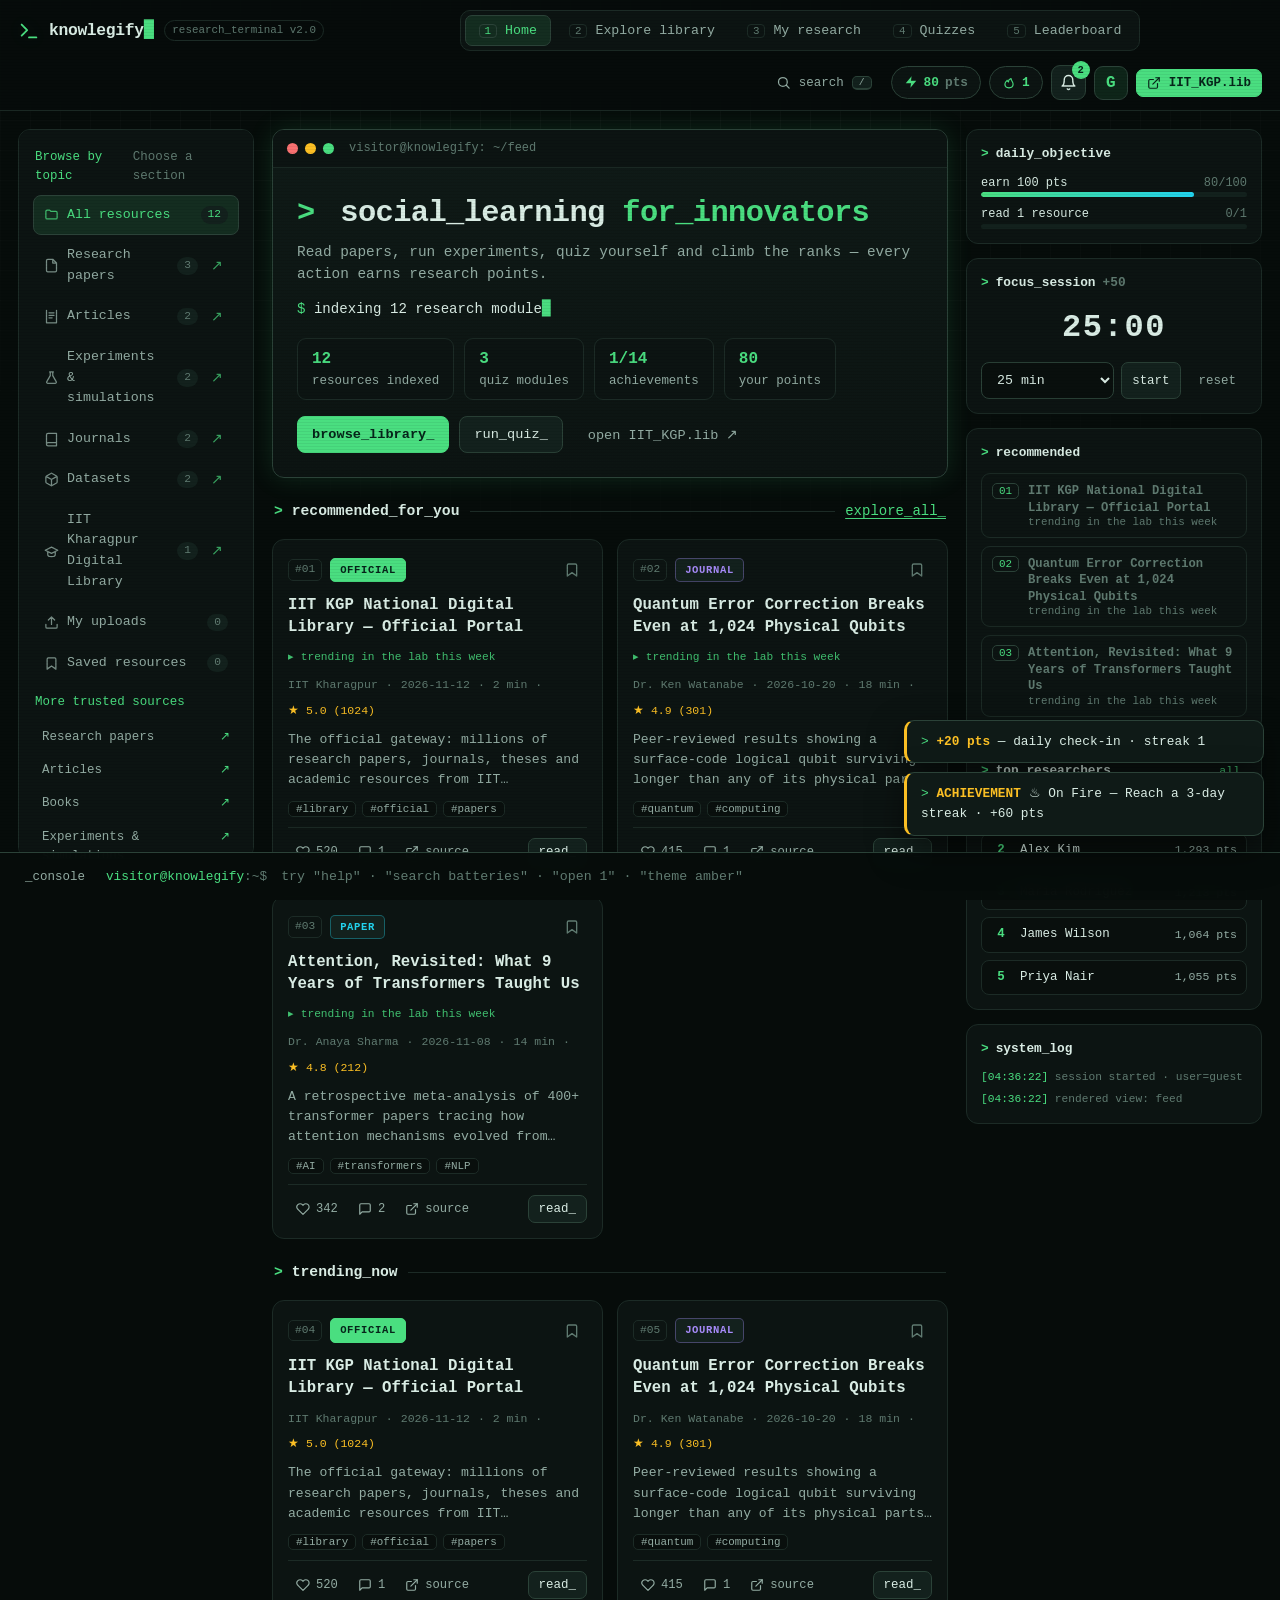
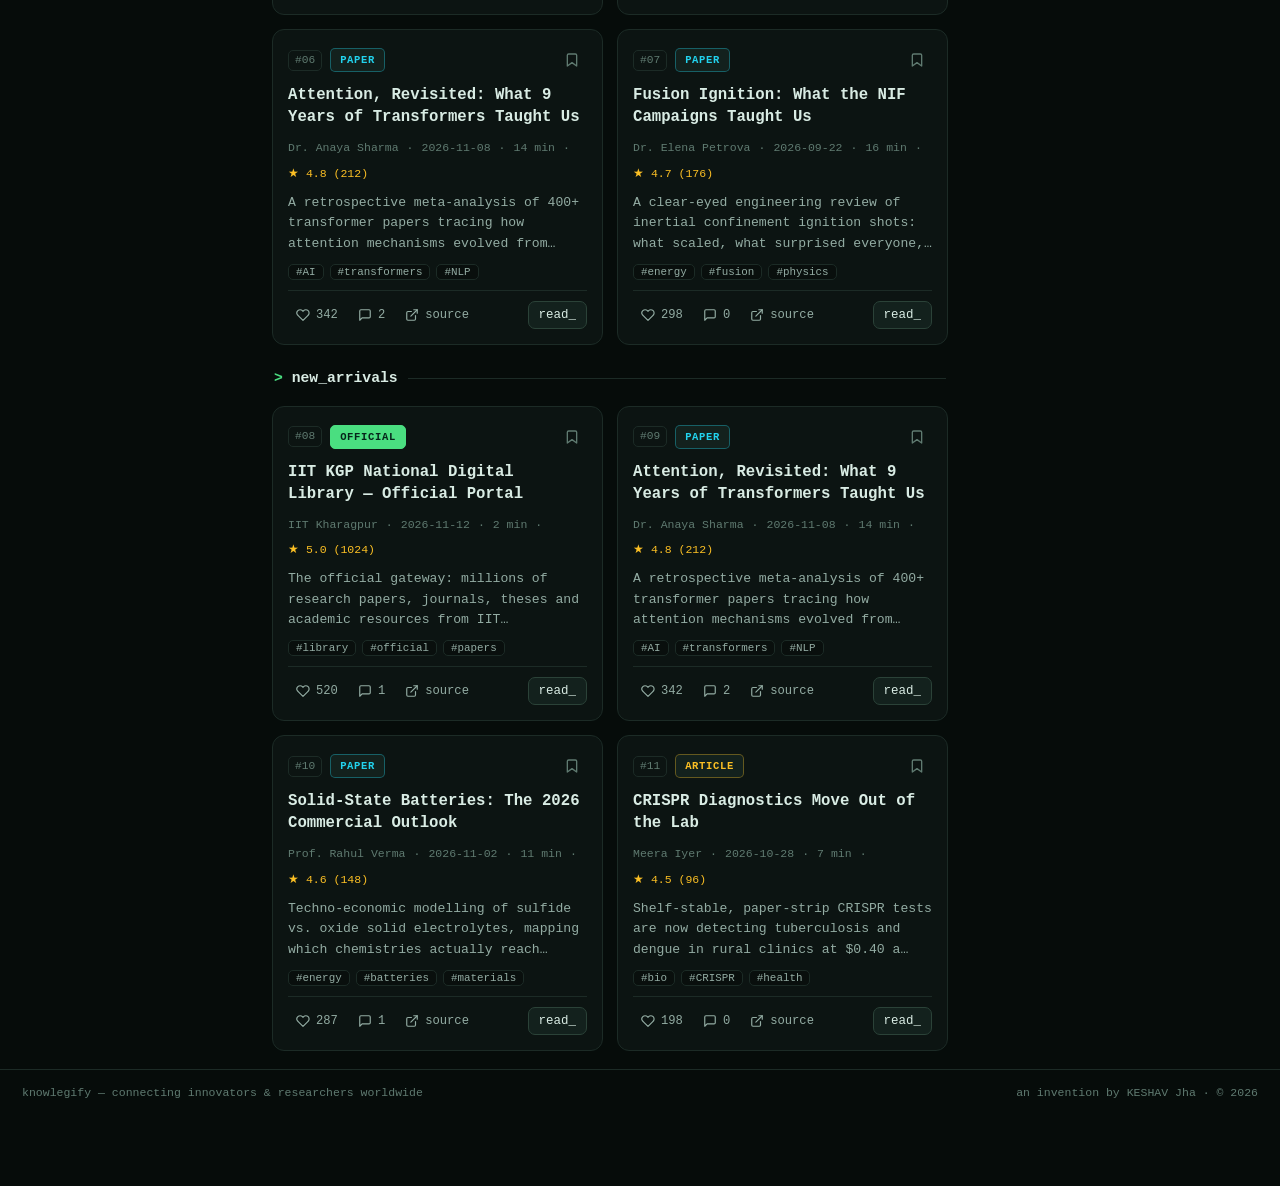
==== index.html @ 48ffe199 "Rename index(3).html to index.html" ====
<!DOCTYPE html>
<html lang="en" data-theme="green">
<head>
<meta charset="UTF-8">
<meta name="viewport" content="width=device-width, initial-scale=1.0">
<title>Knowlegify // Research Terminal</title>
<meta name="description" content="Knowlegify — a terminal-styled social learning platform for innovators and researchers.">
<link rel="stylesheet" href="styles.css">
</head>
<body>
<a class="skip" href="#viewRoot">Skip to content</a>
<noscript><div class="noscript">Knowlegify needs JavaScript to run its terminal. Please enable it.</div></noscript>

<!-- BOOT SEQUENCE -->
<div id="boot" class="boot" role="status" aria-label="Loading">
  <div class="boot-box">
    <div class="boot-head"><span class="dot r"></span><span class="dot y"></span><span class="dot g"></span><span class="boot-title">knowlegify — boot sequence</span></div>
    <div id="bootLog" class="boot-log" aria-live="polite"></div>
    <button id="bootSkip" class="btn ghost sm" type="button">skip_ [esc]</button>
  </div>
</div>

<!-- TOP BAR -->
<header class="topbar">
  <div class="brand">
    <span class="brand-mark" aria-hidden="true">
      <svg viewBox="0 0 24 24" width="22" height="22" fill="none" stroke="currentColor" stroke-width="2" stroke-linecap="round" stroke-linejoin="round"><polyline points="4 17 10 11 4 5"/><line x1="12" y1="19" x2="20" y2="19"/></svg>
    </span>
    <span class="brand-name">knowlegify<span class="cursor" aria-hidden="true">▊</span></span>
    <span class="brand-sub">research_terminal v2.0</span>
  </div>

  <nav class="tabs" aria-label="Primary">
    <button class="tab is-active" data-view="feed" type="button"><span class="k">1</span>Home</button>
    <button class="tab" data-view="explore" type="button"><span class="k">2</span>Explore library</button>
    <button class="tab" data-view="my" type="button"><span class="k">3</span>My research</button>
    <button class="tab" data-view="quizzes" type="button"><span class="k">4</span>Quizzes</button>
    <button class="tab" data-view="ranks" type="button"><span class="k">5</span>Leaderboard</button>
  </nav>

  <div class="top-actions">
    <button id="searchBtn" class="btn ghost sm" type="button" title="Search ( / )">
      <svg viewBox="0 0 24 24" width="15" height="15" fill="none" stroke="currentColor" stroke-width="2" stroke-linecap="round"><circle cx="11" cy="11" r="7"/><line x1="21" y1="21" x2="16.5" y2="16.5"/></svg>
      <span class="hide-sm">search</span><kbd>/</kbd>
    </button>
    <div class="stat-pill" id="pointsPill" title="Research points">
      <svg viewBox="0 0 24 24" width="14" height="14" fill="currentColor" aria-hidden="true"><polygon points="13 2 3 14 12 14 11 22 21 10 12 10 13 2"/></svg>
      <span id="pointsVal">0</span><span class="dim">pts</span>
    </div>
    <div class="stat-pill" id="streakPill" title="Daily streak">
      <svg viewBox="0 0 24 24" width="14" height="14" fill="none" stroke="currentColor" stroke-width="2" stroke-linecap="round" stroke-linejoin="round" aria-hidden="true"><path d="M12 22c4.4 0 7-2.8 7-6.5 0-4-3.5-5.5-3.5-9.5-3 1-4.5 3.5-4.5 6-1-.5-1.8-1.5-2-3C7.4 10.5 5 12.6 5 15.5 5 19.2 7.6 22 12 22z"/></svg>
      <span id="streakVal">0</span>
    </div>
    <div class="bell-wrap">
      <button id="bellBtn" class="btn icon" type="button" title="Notifications" aria-label="Notifications" aria-haspopup="true">
        <svg viewBox="0 0 24 24" width="17" height="17" fill="none" stroke="currentColor" stroke-width="2" stroke-linecap="round" stroke-linejoin="round"><path d="M18 8a6 6 0 0 0-12 0c0 7-3 9-3 9h18s-3-2-3-9"/><path d="M13.7 21a2 2 0 0 1-3.4 0"/></svg>
        <span id="bellBadge" class="badge" hidden>0</span>
      </button>
    </div>
    <div class="avatar-wrap">
      <button id="avatarBtn" class="avatar" type="button" title="Account" aria-haspopup="true" aria-label="Account menu">?</button>
      <div id="avatarMenu" class="menu" hidden>
        <div class="menu-head"><strong id="menuName">guest</strong><span id="menuLevel" class="dim">lvl 1 · novice</span></div>
        <button type="button" data-act="profile">my stats</button>
        <button type="button" data-act="settings">settings</button>
        <button type="button" data-act="export">export data</button>
        <button type="button" data-act="reset" class="danger">reset terminal</button>
      </div>
    </div>
    <button id="kgpBtn" class="btn primary sm hide-md" type="button" title="Open IIT KGP National Digital Library">
      <svg viewBox="0 0 24 24" width="14" height="14" fill="none" stroke="currentColor" stroke-width="2" stroke-linecap="round" stroke-linejoin="round"><path d="M18 13v6a2 2 0 0 1-2 2H5a2 2 0 0 1-2-2V8a2 2 0 0 1 2-2h6"/><polyline points="15 3 21 3 21 9"/><line x1="10" y1="14" x2="21" y2="3"/></svg>
      IIT_KGP.lib
    </button>
  </div>
</header>

<!-- MAIN LAYOUT -->
<main class="layout">
  <!-- SIDEBAR : FILE TREE -->
  <aside class="sidebar" aria-label="Library directories">
    <div class="side-head"><span class="prompt">Browse by topic</span><span class="dim">Choose a section</span></div>
    <ul id="tree" class="tree"></ul>
    <div class="side-head"><span class="prompt">More trusted sources</span></div>
    <ul class="source-links" aria-label="External research sources">
      <li><a href="https://ndl.iitkgp.ac.in/ndl_re" target="_blank" rel="noopener noreferrer">Research papers <span>↗</span></a></li>
      <li><a href="https://ndl.iitkgp.ac.in/ndl_nw" target="_blank" rel="noopener noreferrer">Articles <span>↗</span></a></li>
      <li><a href="https://openlibrary.org/" target="_blank" rel="noopener noreferrer">Books <span>↗</span></a></li>
      <li><a href="https://phet.colorado.edu/en/simulations/browse" target="_blank" rel="noopener noreferrer">Experiments &amp; simulations <span>↗</span></a></li>
      <li><a href="https://ndl.iitkgp.ac.in/" target="_blank" rel="noopener noreferrer">Reports &amp; theses <span>↗</span></a></li>
      <li><a href="https://www.indiascienceandtechnology.gov.in/mega-science-projects-facilities/" target="_blank" rel="noopener noreferrer">Indian science projects <span>↗</span></a></li>
      <li><a href="https://ndl.iitkgp.ac.in/ndl_pt" target="_blank" rel="noopener noreferrer">Patents <span>↗</span></a></li>
    </ul>
    <div class="side-head"><span class="prompt">Quick tips</span></div>
    <ul class="keys">
      <li><kbd>/</kbd> Search resources</li>
      <li><kbd>1–5</kbd> Switch section</li>
      <li><kbd>`</kbd> Open command panel</li>
      <li><kbd>b</kbd> Save current resource</li>
      <li><kbd>esc</kbd> Close window</li>
    </ul>
    <button id="uploadBtn" class="btn primary block" type="button">
      <svg viewBox="0 0 24 24" width="15" height="15" fill="none" stroke="currentColor" stroke-width="2" stroke-linecap="round" stroke-linejoin="round"><path d="M21 15v4a2 2 0 0 1-2 2H5a2 2 0 0 1-2-2v-4"/><polyline points="17 8 12 3 7 8"/><line x1="12" y1="3" x2="12" y2="15"/></svg>
      upload_research
    </button>
  </aside>

  <!-- CONTENT -->
  <section class="content" id="viewRoot" tabindex="-1" aria-live="polite"></section>

  <!-- RIGHT RAIL -->
  <aside class="rail" aria-label="Widgets">
    <section class="widget" id="goalWidget">
      <h2><span class="prompt">></span> daily_objective</h2>
      <div class="goal-row"><span>earn 100 pts</span><span id="goalPtsTxt" class="dim">0/100</span></div>
      <div class="bar"><i id="goalPtsBar" style="width:0%"></i></div>
      <div class="goal-row"><span>read 1 resource</span><span id="goalReadTxt" class="dim">0/1</span></div>
      <div class="bar"><i id="goalReadBar" style="width:0%"></i></div>
      <p id="goalDone" class="goal-done" hidden>objective complete. +30 bonus claimed.</p>
    </section>

    <section class="widget" id="focusWidget">
      <h2><span class="prompt">></span> focus_session <span class="dim">+50</span></h2>
      <div class="focus-time" id="focusTime">25:00</div>
      <div class="focus-btns">
        <select id="focusLen" aria-label="Session length">
          <option value="900">15 min</option>
          <option value="1500" selected>25 min</option>
          <option value="3000">50 min</option>
        </select>
        <button id="focusStart" class="btn sm" type="button">start</button>
        <button id="focusReset" class="btn ghost sm" type="button">reset</button>
      </div>
    </section>

    <section class="widget" id="recoWidget">
      <h2><span class="prompt">></span> recommended</h2>
      <div id="recoList" class="reco-list"></div>
    </section>

    <section class="widget" id="miniRanks">
      <h2><span class="prompt">></span> top_researchers <button class="link" data-goto="ranks" type="button">all_</button></h2>
      <ol id="miniRankList" class="rank-list"></ol>
    </section>

    <section class="widget log-widget">
      <h2><span class="prompt">></span> system_log</h2>
      <div id="sysLog" class="syslog" aria-live="polite"></div>
    </section>
  </aside>
</main>

<footer class="foot">
  <span>knowlegify — connecting innovators &amp; researchers worldwide</span>
  <span class="dim">an invention by KESHAV Jha · © 2026</span>
</footer>

<!-- CONSOLE -->
<section id="consolePanel" class="console" hidden aria-label="Terminal console">
  <div class="console-head">
    <span class="prompt">visitor@knowlegify</span><span class="dim"> — type `help`</span>
    <button id="consoleClose" class="btn ghost sm" type="button">close [esc]</button>
  </div>
  <div id="consoleLog" class="console-log" aria-live="polite"></div>
</section>
<div class="cmdbar">
  <button id="consoleToggle" class="btn ghost sm" type="button" title="Toggle console (`)">_console</button>
  <label class="cmd-prompt" for="cmdInput">visitor@knowlegify<span class="dim">:~$</span></label>
  <input id="cmdInput" type="text" autocomplete="off" spellcheck="false" placeholder='try "help" · "search batteries" · "open 1" · "theme amber"'>
</div>

<!-- NOTIFICATION DRAWER -->
<div id="drawerWrap" class="drawer-wrap" hidden>
  <div class="drawer-backdrop" data-close-drawer></div>
  <aside class="drawer" role="dialog" aria-label="Notifications">
    <div class="drawer-head">
      <h2><span class="prompt">></span> notifications</h2>
      <div>
        <button id="markRead" class="btn ghost sm" type="button">mark_read</button>
        <button class="btn ghost sm" data-close-drawer type="button">close</button>
      </div>
    </div>
    <div id="notifList" class="notif-list"></div>
  </aside>
</div>

<!-- MODAL -->
<div id="modalWrap" class="modal-wrap" hidden>
  <div class="modal-backdrop" data-close-modal></div>
  <div class="modal" role="dialog" aria-modal="true" aria-label="Dialog">
    <div class="modal-head">
      <span class="prompt" id="modalPrompt">></span><span id="modalTitle" class="modal-title">dialog</span>
      <button class="btn ghost sm" data-close-modal type="button" aria-label="Close">esc ✕</button>
    </div>
    <div id="modalBody" class="modal-body"></div>
  </div>
</div>

<div id="toasts" class="toasts" aria-live="polite"></div>
<input type="file" id="importFile" accept="application/json" hidden>

<script src="app.js"></script>
<script type="module" src="https://static.cloudflareinsights.com/beacon.min.js/vce701823e78c4301a35b7e07294d87301792088814092" integrity="sha512-UKNk8GbxkABxKcXYuLkO16EleLGUkcvJWtpSNmExE0Too3ZaFAxTscNWEc1OdAv5/BikHawapSCaiD2XCmp+Bw==" data-cf-beacon='{"version":"2024.11.0","token":"1954b47c125f43f8b4338b3c4f804e4f","spa":2}' crossorigin="anonymous"></script>
<script>(function(){function c(){var b=a.contentDocument||(a.contentWindow&&a.contentWindow.document);if(b){var d=b.createElement('script');d.innerHTML="window.__CF$cv$params={r:'a5ad25dfdbd55790',t:'MTc5NDczNDA5MA=='};var l=window.parent.location,o;try{o=new URL(l.origin).origin}catch(e){try{o=new URL(new URL(l.href).origin).origin}catch(e){o=''}}var u='/cdn-cgi/challenge-platform/scripts/jsd/main.js?ray=a5ad25dfdbd55790',a=document.createElement('script');a.src=o?new URL(u,o).href:u;document.getElementsByTagName('head')[0].appendChild(a);";b.getElementsByTagName('head')[0].appendChild(d)}}if(document.body){var a=document.createElement('iframe');a.height=1;a.width=1;a.style.position='absolute';a.style.top=0;a.style.left=0;a.style.border='none';a.style.visibility='hidden';document.body.appendChild(a);if('loading'!==document.readyState)c();else if(window.addEventListener)document.addEventListener('DOMContentLoaded',c);else{var e=document.onreadystatechange||function(){};document.onreadystatechange=function(b){e(b);'loading'!==document.readyState&&(document.onreadystatechange=e,c())}}}})();</script></body>
</html>
---- styles.css ----
/* ============ KNOWLEGIFY // RESEARCH TERMINAL ============ */
:root{
  --bg:#060c0a; --bg2:#090f0d; --panel:#0c1412; --panel2:#0f1a17; --panel3:#13211d;
  --line:#1c2b26; --line2:#2b4238;
  --tx:#d9ece4; --mut:#93aca3; --dim:#5f7a70;
  --acc:#4ade80; --acc-ink:#06251a; --acc-soft:rgba(74,222,128,.12);
  --amber:#fbbf24; --cyan:#22d3ee; --pink:#f472b6; --red:#f87171;
  --glow:0 0 26px rgba(74,222,128,.14);
  --mono:ui-monospace,"Cascadia Code","JetBrains Mono",Menlo,Consolas,"Liberation Mono",monospace;
  --r:12px;
}
html[data-theme="amber"]{ --acc:#fbbf24; --acc-ink:#2b1d05; --acc-soft:rgba(251,191,36,.12); --glow:0 0 26px rgba(251,191,36,.14); }
html[data-theme="cyan"]{ --acc:#22d3ee; --acc-ink:#04272e; --acc-soft:rgba(34,211,238,.12); --glow:0 0 26px rgba(34,211,238,.14); }

*{box-sizing:border-box}
html{scroll-behavior:smooth}
body{
  margin:0; background:var(--bg); color:var(--tx);
  font-family:var(--mono); font-size:14px; line-height:1.55;
  min-height:100vh; padding-bottom:64px;
}
body::before{ /* grid backdrop */
  content:""; position:fixed; inset:0; z-index:-2; pointer-events:none;
  background-image:linear-gradient(rgba(255,255,255,.022) 1px,transparent 1px),linear-gradient(90deg,rgba(255,255,255,.022) 1px,transparent 1px);
  background-size:30px 30px;
  mask-image:radial-gradient(ellipse 90% 70% at 50% 0%,#000 30%,transparent 100%);
}
body::after{ /* scanlines */
  content:""; position:fixed; inset:0; z-index:60; pointer-events:none; opacity:.5;
  background:repeating-linear-gradient(0deg,rgba(0,0,0,.11) 0 1px,transparent 1px 3px);
}
::selection{background:var(--acc); color:var(--acc-ink)}
:focus{outline:none}
:focus-visible{outline:2px solid var(--acc); outline-offset:2px; border-radius:6px}
button{font-family:inherit; cursor:pointer}
input,select,textarea{font-family:inherit}
.skip{position:absolute; left:-9999px; top:0; background:var(--acc); color:var(--acc-ink); padding:8px 14px; z-index:99; border-radius:0 0 8px 0}
.skip:focus{left:0}
.noscript{background:var(--red); color:#2b0505; padding:12px; text-align:center; font-weight:bold}
.dim{color:var(--dim)} .mut{color:var(--mut)}
.prompt{color:var(--acc)}
.cursor{animation:blink 1.1s steps(1) infinite; color:var(--acc)}
@keyframes blink{50%{opacity:0}}
kbd{background:var(--panel3); border:1px solid var(--line2); border-bottom-width:2px; border-radius:5px; padding:0 6px; font-size:.78em; color:var(--mut)}
.link{background:none;border:none;color:var(--acc);text-decoration:underline;text-underline-offset:3px;padding:0;font-size:inherit}
.link:hover{color:var(--tx)}

/* ---------- buttons ---------- */
.btn{background:var(--panel3); color:var(--tx); border:1px solid var(--line2); border-radius:8px; padding:9px 14px; font-size:.85rem; display:inline-flex; align-items:center; gap:8px; transition:transform .15s,box-shadow .15s,border-color .15s,background .15s}
.btn:hover{border-color:var(--acc); transform:translateY(-1px); box-shadow:var(--glow)}
.btn:active{transform:translateY(0)}
.btn.primary{background:var(--acc); border-color:var(--acc); color:var(--acc-ink); font-weight:700}
.btn.primary:hover{box-shadow:var(--glow); filter:brightness(1.06)}
.btn.ghost{background:transparent; border-color:transparent; color:var(--mut)}
.btn.ghost:hover{color:var(--acc); border-color:var(--line2); box-shadow:none}
.btn.danger-ghost{background:transparent; border:1px solid var(--red); color:var(--red)}
.btn.sm{padding:6px 10px; font-size:.78rem; border-radius:7px}
.btn.block{width:100%; justify-content:center; margin-top:12px}
.btn:disabled{opacity:.45; cursor:not-allowed; transform:none; box-shadow:none}
.btn svg{flex:none}

/* ---------- boot ---------- */
.boot{position:fixed; inset:0; z-index:200; background:rgba(4,8,7,.97); display:flex; align-items:center; justify-content:center; padding:20px}
.boot.done{display:none}
.boot-box{width:min(620px,100%); background:var(--panel); border:1px solid var(--line2); border-radius:var(--r); box-shadow:var(--glow); overflow:hidden}
.boot-head{display:flex; align-items:center; gap:7px; padding:10px 14px; background:var(--panel2); border-bottom:1px solid var(--line)}
.dot{width:11px; height:11px; border-radius:50%}
.dot.r{background:#f87171}.dot.y{background:#fbbf24}.dot.g{background:#4ade80}
.boot-title{margin-left:8px; color:var(--dim); font-size:.8rem}
.boot-log{padding:16px; min-height:220px; font-size:.85rem; white-space:pre-wrap}
.boot-log .ok{color:var(--acc)}
.boot .btn{margin:0 16px 16px auto; display:block}

/* ---------- topbar ---------- */
.topbar{position:sticky; top:0; z-index:40; display:flex; align-items:center; gap:14px; padding:10px 18px; background:rgba(7,13,11,.92); backdrop-filter:blur(14px); border-bottom:1px solid var(--line); flex-wrap:wrap}
.brand{display:flex; align-items:center; gap:9px; min-width:0}
.brand-mark{color:var(--acc); display:flex; filter:drop-shadow(0 0 8px var(--acc-soft))}
.brand-name{font-weight:700; font-size:1.02rem; letter-spacing:-.02em}
.brand-sub{font-size:.68rem; color:var(--dim); border:1px solid var(--line); padding:1px 7px; border-radius:20px; white-space:nowrap}
.tabs{display:flex; gap:4px; background:var(--panel); border:1px solid var(--line); border-radius:10px; padding:4px; margin:0 auto}
.tab{background:transparent; border:1px solid transparent; color:var(--mut); border-radius:7px; padding:7px 13px; font-size:.83rem; display:flex; gap:8px; align-items:center}
.tab .k{font-size:.68rem; color:var(--dim); border:1px solid var(--line); border-radius:4px; padding:0 5px}
.tab:hover{color:var(--tx)}
.tab.is-active{background:var(--acc-soft); color:var(--acc); border-color:var(--line2)}
.tab.is-active .k{color:var(--acc); border-color:var(--line2)}
.top-actions{display:flex; align-items:center; gap:8px; margin-left:auto}
.stat-pill{display:flex; align-items:center; gap:6px; background:var(--panel); border:1px solid var(--line2); border-radius:20px; padding:6px 12px; font-size:.8rem; color:var(--acc); font-weight:700}
.stat-pill.pulse{animation:pulse .5s ease}
@keyframes pulse{30%{transform:scale(1.12); box-shadow:var(--glow)}}
.btn.icon{position:relative; padding:8px; border-radius:9px}
.badge{position:absolute; top:-5px; right:-5px; background:var(--acc); color:var(--acc-ink); font-size:.66rem; font-weight:700; min-width:18px; height:18px; border-radius:10px; display:flex; align-items:center; justify-content:center; padding:0 5px}
.avatar{width:34px; height:34px; border-radius:9px; background:var(--acc-soft); border:1px solid var(--line2); color:var(--acc); font-weight:700; font-size:1rem; text-transform:uppercase; display:flex; align-items:center; justify-content:center}
.avatar:hover{border-color:var(--acc)}
.avatar-wrap{position:relative}
.menu{position:absolute; right:0; top:42px; width:210px; background:var(--panel2); border:1px solid var(--line2); border-radius:10px; padding:6px; z-index:50; box-shadow:0 18px 40px rgba(0,0,0,.5)}
.menu-head{padding:8px 10px; border-bottom:1px solid var(--line); margin-bottom:5px; display:flex; flex-direction:column; gap:2px; font-size:.8rem}
.menu button{display:block; width:100%; text-align:left; background:none; border:none; color:var(--tx); padding:9px 10px; border-radius:7px; font-size:.83rem}
.menu button:hover{background:var(--panel3); color:var(--acc)}
.menu button.danger{color:var(--red)}

/* ---------- layout ---------- */
.layout{display:grid; grid-template-columns:236px minmax(0,1fr) 296px; gap:18px; padding:18px; max-width:1560px; margin:0 auto; align-items:start}
.sidebar,.rail{position:sticky; top:76px}
.sidebar{background:var(--panel); border:1px solid var(--line); border-radius:var(--r); padding:14px; max-height:calc(100vh - 170px); overflow:auto}
.side-head{font-size:.78rem; color:var(--dim); margin:4px 2px 8px; display:flex; justify-content:space-between}
.tree{list-style:none; margin:0 0 10px; padding:0}
.source-links{list-style:none;margin:0 0 18px;padding:0}.source-links li a{display:flex;justify-content:space-between;gap:8px;padding:7px 9px;border-radius:7px;color:var(--mut);text-decoration:none;font-size:.78rem}.source-links li a:hover{background:var(--panel2);color:var(--tx)}.source-links li a span{color:var(--acc)}
.tree li{display:flex; align-items:center; gap:8px; padding:9px 10px; border-radius:8px; font-size:.83rem; color:var(--mut); cursor:pointer; border:1px solid transparent}
.tree li:hover{background:var(--panel2); color:var(--tx)}
.tree li.is-active{background:var(--acc-soft); color:var(--acc); border-color:var(--line2)}
.tree li .cnt{margin-left:auto; font-size:.7rem; color:var(--dim); background:var(--panel3); border-radius:10px; padding:0 7px}
.tree-link{color:var(--acc);text-decoration:none;font-size:14px;line-height:1;padding:2px 5px;border-radius:4px;opacity:.72;flex:none}.tree-link:hover,.tree-link:focus-visible{opacity:1;background:var(--acc-soft)}
.tree li .tree-link + .cnt{margin-left:0}
.tree li.is-active .cnt{color:var(--acc)}
.tree svg{flex:none; opacity:.8}
.keys{list-style:none; margin:0; padding:0; display:grid; gap:6px; font-size:.75rem; color:var(--dim)}
.keys li{display:flex; gap:8px; align-items:center}

.content{min-width:0; display:flex; flex-direction:column; gap:16px}

/* ---------- hero ---------- */
.hero{background:linear-gradient(180deg,var(--panel2),var(--panel)); border:1px solid var(--line2); border-radius:var(--r); overflow:hidden; box-shadow:var(--glow)}
.hero-bar{display:flex; gap:7px; align-items:center; padding:9px 14px; border-bottom:1px solid var(--line); background:var(--panel)}
.hero-bar .t{margin-left:8px; font-size:.75rem; color:var(--dim)}
.hero-body{padding:22px 24px 24px}
.hero-body h1{margin:0 0 4px; font-size:clamp(1.3rem,3vw,1.9rem); letter-spacing:-.02em}
.hero-body h1 .prompt{margin-right:8px}
.hero-sub{color:var(--mut); margin:0 0 14px; font-size:.9rem}
.typed-line{font-size:.88rem; min-height:1.6em; color:var(--tx)}
.typed-line .cursor{font-weight:700}
.hero-stats{display:flex; gap:10px; flex-wrap:wrap; margin-top:16px}
.hstat{background:var(--panel); border:1px solid var(--line); border-radius:9px; padding:8px 14px; font-size:.78rem; color:var(--mut)}
.hstat b{color:var(--acc); font-size:1rem; display:block}
.hero-cta{display:flex; gap:10px; margin-top:16px; flex-wrap:wrap}

/* ---------- toolbar ---------- */
.toolbar{display:flex; gap:10px; align-items:center; background:var(--panel); border:1px solid var(--line); border-radius:var(--r); padding:10px 12px; flex-wrap:wrap}
.search-wrap{position:relative; flex:1; min-width:200px; display:flex; gap:8px}
.search-wrap svg{position:absolute; left:12px; top:50%; transform:translateY(-50%); color:var(--dim)}
#searchInput{width:100%; background:var(--bg2); border:1px solid var(--line2); border-radius:8px; color:var(--tx); padding:10px 12px 10px 34px; font-size:.85rem}
#searchInput::placeholder{color:var(--dim)}
#searchInput:focus{border-color:var(--acc); box-shadow:var(--glow)}
.suggest{position:absolute; top:calc(100% + 6px); left:0; right:0; background:var(--panel2); border:1px solid var(--line2); border-radius:10px; z-index:30; overflow:hidden; box-shadow:0 18px 40px rgba(0,0,0,.5)}
.suggest button{display:flex; width:100%; gap:9px; align-items:center; background:none; border:none; color:var(--tx); padding:10px 12px; font-size:.82rem; text-align:left}
.suggest button:hover,.suggest button.hl{background:var(--panel3); color:var(--acc)}
.suggest .tag{margin-left:auto; font-size:.68rem; color:var(--dim)}
select,input[type="text"],input[type="url"],input[type="number"],textarea{background:var(--bg2); border:1px solid var(--line2); border-radius:8px; color:var(--tx); padding:9px 11px; font-size:.83rem}
select:focus,input:focus,textarea:focus{border-color:var(--acc); outline:none; box-shadow:var(--glow)}
label.lbl{display:block; font-size:.75rem; color:var(--dim); margin:12px 0 5px}
label.lbl:first-child{margin-top:0}
input[type="checkbox"]{accent-color:var(--acc); width:15px; height:15px}
.view-toggle{display:flex; background:var(--bg2); border:1px solid var(--line2); border-radius:8px; overflow:hidden}
.view-toggle button{background:none; border:none; color:var(--dim); padding:8px 11px; font-size:.8rem}
.view-toggle button.is-active{background:var(--acc-soft); color:var(--acc)}
.chips{display:flex; gap:7px; flex-wrap:wrap}
.chip{background:var(--panel); border:1px solid var(--line2); color:var(--mut); border-radius:20px; padding:6px 13px; font-size:.76rem}
.chip:hover{color:var(--tx); border-color:var(--acc)}
.chip.is-active{background:var(--acc); border-color:var(--acc); color:var(--acc-ink); font-weight:700}
.count-line{font-size:.78rem; color:var(--dim)}

/* ---------- cards ---------- */
.grid{display:grid; grid-template-columns:repeat(auto-fill,minmax(290px,1fr)); gap:14px}
.grid.list{grid-template-columns:1fr}
.sec-head{display:flex; align-items:center; gap:10px; margin:6px 2px 0}
.sec-head h2{font-size:.92rem; margin:0; font-weight:700}
.sec-head .line{flex:1; height:1px; background:var(--line)}
.card{background:var(--panel); border:1px solid var(--line); border-radius:var(--r); padding:15px; display:flex; flex-direction:column; gap:10px; position:relative; transition:transform .16s,border-color .16s,box-shadow .16s}
.card:hover{transform:translateY(-3px); border-color:var(--line2); box-shadow:var(--glow)}
.card-top{display:flex; align-items:center; gap:8px}
.card-num{font-size:.7rem; color:var(--dim); border:1px solid var(--line); border-radius:5px; padding:1px 6px}
.type-badge{font-size:.66rem; font-weight:700; letter-spacing:.06em; text-transform:uppercase; padding:3px 9px; border-radius:5px; background:var(--panel3); color:var(--mut); border:1px solid var(--line2)}
.type-badge.official{background:var(--acc); color:var(--acc-ink); border-color:var(--acc)}
.type-badge.paper{color:var(--cyan); border-color:rgba(34,211,238,.35)}
.type-badge.article{color:var(--amber); border-color:rgba(251,191,36,.35)}
.type-badge.experiment{color:var(--pink); border-color:rgba(244,114,182,.35)}
.type-badge.journal{color:#a78bfa; border-color:rgba(167,139,250,.35)}
.type-badge.dataset{color:#7dd3fc; border-color:rgba(125,211,252,.35)}
.icon-btn{margin-left:auto; background:none; border:1px solid transparent; color:var(--dim); padding:6px; border-radius:7px; display:flex}
.icon-btn:hover{color:var(--acc); border-color:var(--line2)}
.icon-btn.on{color:var(--acc)}
.card h3{margin:0; font-size:.98rem; line-height:1.4}
.card h3 a{color:var(--tx); text-decoration:none}
.card h3 a:hover{color:var(--acc); text-decoration:underline; text-underline-offset:3px}
.card-meta{font-size:.72rem; color:var(--dim); display:flex; gap:8px; flex-wrap:wrap}
.card-abs{font-size:.82rem; color:var(--mut); margin:0; display:-webkit-box; -webkit-line-clamp:3; -webkit-box-orient:vertical; overflow:hidden}
.grid.list .card-abs{-webkit-line-clamp:2}
.tags{display:flex; gap:6px; flex-wrap:wrap}
.tag{font-size:.68rem; color:var(--mut); background:var(--bg2); border:1px solid var(--line); border-radius:5px; padding:1px 7px}
.tag:hover{color:var(--acc); border-color:var(--acc); cursor:pointer}
.progress-wrap{display:flex; align-items:center; gap:8px; font-size:.7rem; color:var(--dim)}
.bar{flex:1; height:5px; background:var(--panel3); border-radius:4px; overflow:hidden; min-width:60px}
.bar i{display:block; height:100%; background:linear-gradient(90deg,var(--acc),var(--cyan)); border-radius:4px; transition:width .4s}
.card-foot{margin-top:auto; display:flex; align-items:center; gap:4px; border-top:1px solid var(--line); padding-top:10px}
.act{background:none; border:none; color:var(--mut); font-size:.76rem; display:flex; align-items:center; gap:6px; padding:6px 8px; border-radius:7px}
.act:hover{background:var(--panel2); color:var(--acc)}
.act.liked{color:var(--pink)}
.act.saved{color:var(--acc)}
.open-btn{margin-left:auto}
.empty{border:1px dashed var(--line2); border-radius:var(--r); padding:34px 20px; text-align:center; color:var(--dim); font-size:.85rem}
.empty .big{font-size:1.6rem; display:block; margin-bottom:8px; color:var(--mut)}
.why{font-size:.7rem; color:var(--acc); opacity:.85}

/* ---------- rail widgets ---------- */
.rail{display:flex; flex-direction:column; gap:14px; min-width:0}
.widget{background:var(--panel); border:1px solid var(--line); border-radius:var(--r); padding:14px}
.widget h2{font-size:.8rem; margin:0 0 10px; display:flex; gap:7px; align-items:center}
.widget h2 .link{margin-left:auto; font-size:.72rem}
.goal-row{display:flex; justify-content:space-between; font-size:.75rem; margin-top:8px}
.goal-done{font-size:.74rem; color:var(--acc); margin:10px 0 0}
.focus-time{font-size:2rem; font-weight:700; text-align:center; letter-spacing:.05em; margin:2px 0 10px}
.focus-time.running{color:var(--acc); text-shadow:0 0 18px var(--acc-soft)}
.focus-btns{display:flex; gap:7px}
.focus-btns select{flex:1; min-width:0}
.reco-list{display:flex; flex-direction:column; gap:8px}
.reco{display:flex; gap:9px; align-items:flex-start; background:none; border:1px solid var(--line); border-radius:9px; padding:9px 10px; text-align:left; color:var(--tx); width:100%}
.reco:hover{border-color:var(--acc)}
.reco .ri{font-size:.68rem; color:var(--acc); border:1px solid var(--line2); border-radius:5px; padding:1px 6px; flex:none}
.reco b{font-size:.76rem; display:block; line-height:1.35}
.reco span{font-size:.68rem; color:var(--dim)}
.rank-list{list-style:none; margin:0; padding:0; display:flex; flex-direction:column; gap:7px}
.rank-list li{display:flex; align-items:center; gap:9px; font-size:.78rem; padding:7px 9px; border-radius:8px; background:var(--bg2); border:1px solid var(--line)}
.rank-list li.me{border-color:var(--acc); background:var(--acc-soft)}
.rank-pos{font-weight:700; color:var(--acc); width:20px; flex:none; text-align:center}
.rank-list .pts{margin-left:auto; color:var(--mut); font-size:.72rem}
.rank-list li.me .pts{color:var(--acc)}
.syslog{display:flex; flex-direction:column; gap:5px; font-size:.7rem; color:var(--dim); max-height:150px; overflow:auto}
.syslog .t{color:var(--acc)}

/* ---------- tables / ranks ---------- */
.panel{background:var(--panel); border:1px solid var(--line); border-radius:var(--r); padding:16px}
.panel h2{margin:0 0 12px; font-size:.9rem}
table.board{width:100%; border-collapse:collapse; font-size:.82rem}
table.board th{text-align:left; color:var(--dim); font-weight:400; font-size:.72rem; padding:8px 10px; border-bottom:1px solid var(--line2)}
table.board td{padding:10px; border-bottom:1px solid var(--line)}
table.board tr.me td{background:var(--acc-soft); color:var(--acc)}
table.board tr:hover td{background:var(--panel2)}
.tabs-sm{display:flex; gap:6px; margin-bottom:12px}
.tabs-sm button{background:var(--bg2); border:1px solid var(--line2); color:var(--mut); border-radius:7px; padding:6px 13px; font-size:.75rem}
.tabs-sm button.is-active{background:var(--acc); color:var(--acc-ink); border-color:var(--acc); font-weight:700}
.ach-grid{display:grid; grid-template-columns:repeat(auto-fill,minmax(210px,1fr)); gap:10px}
.ach{border:1px solid var(--line); border-radius:10px; padding:12px; background:var(--bg2); font-size:.78rem; display:flex; gap:10px; align-items:flex-start}
.ach.locked{opacity:.5; filter:grayscale(.7)}
.ach .medal{width:34px; height:34px; flex:none; border-radius:9px; background:var(--acc-soft); border:1px solid var(--line2); display:flex; align-items:center; justify-content:center; color:var(--acc); font-weight:700}
.ach b{display:block; font-size:.8rem}
.ach span{color:var(--dim); font-size:.7rem}
.hist-bars{display:flex; align-items:flex-end; gap:5px; height:90px; margin-top:8px}
.hist-bars i{flex:1; background:linear-gradient(180deg,var(--acc),transparent); border-radius:4px 4px 0 0; min-height:4px; opacity:.85}

/* ---------- quiz ---------- */
.quiz-grid{display:grid; grid-template-columns:repeat(auto-fill,minmax(260px,1fr)); gap:14px}
.quiz-card{background:var(--panel); border:1px solid var(--line); border-radius:var(--r); padding:16px; display:flex; flex-direction:column; gap:9px}
.quiz-card:hover{border-color:var(--acc); box-shadow:var(--glow)}
.quiz-card h3{margin:0; font-size:.95rem}
.quiz-card p{margin:0; font-size:.78rem; color:var(--mut)}
.quiz-meta{display:flex; gap:8px; font-size:.7rem; color:var(--dim); flex-wrap:wrap}
.q-opt{display:block; width:100%; text-align:left; background:var(--bg2); border:1px solid var(--line2); color:var(--tx); border-radius:9px; padding:11px 13px; font-size:.84rem; margin-top:8px; transition:border-color .15s,background .15s}
.q-opt:hover:not(:disabled){border-color:var(--acc)}
.q-opt.correct{border-color:var(--acc); background:var(--acc-soft); color:var(--acc)}
.q-opt.wrong{border-color:var(--red); background:rgba(248,113,113,.1); color:var(--red)}
.q-opt:disabled{cursor:default; opacity:.9}
.q-explain{margin-top:12px; font-size:.78rem; color:var(--mut); background:var(--panel2); border-left:3px solid var(--acc); padding:9px 12px; border-radius:0 8px 8px 0}
.q-progress{display:flex; gap:5px; margin-bottom:4px}
.q-progress i{flex:1; height:4px; border-radius:3px; background:var(--panel3)}
.q-progress i.done{background:var(--acc)}
.q-progress i.bad{background:var(--red)}

/* ---------- modal ---------- */
.modal-wrap{position:fixed; inset:0; z-index:100; display:flex; align-items:center; justify-content:center; padding:18px}
.modal-wrap[hidden]{display:none}
.modal-backdrop{position:absolute; inset:0; background:rgba(3,6,5,.8); backdrop-filter:blur(3px)}
.modal{position:relative; width:min(680px,100%); max-height:88vh; display:flex; flex-direction:column; background:var(--panel); border:1px solid var(--line2); border-radius:14px; box-shadow:0 30px 80px rgba(0,0,0,.6),var(--glow); animation:pop .18s ease}
.modal.wide{width:min(880px,100%)}
@keyframes pop{from{transform:translateY(10px) scale(.98); opacity:0}}
.modal-head{display:flex; align-items:center; gap:8px; padding:12px 16px; border-bottom:1px solid var(--line); background:var(--panel2); border-radius:14px 14px 0 0}
.modal-title{font-size:.85rem; font-weight:700}
.modal-head .btn{margin-left:auto}
.modal-body{padding:18px; overflow:auto}
.modal-body h3{margin:0 0 8px; font-size:1.05rem}
.modal-body p{color:var(--mut); font-size:.85rem}
.field{width:100%}
textarea.field{min-height:90px; resize:vertical}
.form-row{display:grid; grid-template-columns:1fr 1fr; gap:10px}
.form-err{color:var(--red); font-size:.76rem; margin-top:8px; min-height:1.2em}
.chip-pick{display:flex; gap:7px; flex-wrap:wrap; margin-top:6px}
.reader-sec{border:1px solid var(--line); border-radius:10px; padding:12px 14px; margin-top:10px; background:var(--bg2)}
.reader-sec h4{margin:0 0 6px; font-size:.82rem; color:var(--acc)}
.reader-sec p,.reader-sec li{font-size:.82rem; color:var(--mut)}
.reader-sec ul{margin:6px 0 0; padding-left:18px}
.checkline{display:flex; gap:9px; align-items:flex-start; font-size:.8rem; color:var(--mut); margin-top:10px; cursor:pointer}
.checkline input{margin-top:3px}
.cite{background:var(--bg); border:1px dashed var(--line2); border-radius:8px; padding:10px 12px; font-size:.74rem; color:var(--mut); margin-top:10px; word-break:break-word}
.stars{display:flex; gap:4px; align-items:center}
.stars button{background:none; border:none; color:var(--dim); font-size:1.25rem; padding:2px}
.stars button.lit{color:var(--amber); text-shadow:0 0 10px rgba(251,191,36,.5)}
.comment{border:1px solid var(--line); border-radius:10px; padding:10px 12px; margin-top:9px; background:var(--bg2)}
.comment .chead{display:flex; gap:8px; font-size:.72rem; color:var(--dim); margin-bottom:5px}
.comment .chead b{color:var(--acc)}
.comment p{margin:0; font-size:.82rem; color:var(--tx)}
.comment-form{display:flex; gap:8px; margin-top:12px}
.comment-form input{flex:1}
.set-row{display:flex; align-items:center; justify-content:space-between; gap:12px; padding:11px 0; border-bottom:1px solid var(--line); font-size:.83rem}
.set-row:last-child{border:none}
.seg{display:flex; gap:6px}
.seg button{border:1px solid var(--line2); background:var(--bg2); color:var(--mut); border-radius:7px; padding:6px 12px; font-size:.75rem}
.seg button.is-active{border-color:var(--acc); color:var(--acc); background:var(--acc-soft)}

/* ---------- drawer / console / cmdbar / toasts / foot ---------- */
.drawer-wrap{position:fixed; inset:0; z-index:100}
.drawer-wrap[hidden]{display:none}
.drawer-backdrop{position:absolute; inset:0; background:rgba(3,6,5,.7)}
.drawer{position:absolute; right:0; top:0; bottom:0; width:min(380px,94vw); background:var(--panel); border-left:1px solid var(--line2); padding:16px; overflow:auto; animation:slidein .2s ease}
@keyframes slidein{from{transform:translateX(30px); opacity:0}}
.drawer-head{display:flex; align-items:center; justify-content:space-between; margin-bottom:12px}
.drawer-head h2{margin:0; font-size:.85rem}
.drawer-head div{display:flex; gap:6px}
.notif-list{display:flex; flex-direction:column; gap:9px}
.notif{border:1px solid var(--line); border-radius:10px; padding:10px 12px; background:var(--bg2); font-size:.78rem}
.notif.unread{border-color:var(--line2); background:var(--panel2)}
.notif .nt{font-size:.68rem; color:var(--dim); margin-top:4px}
.notif b{color:var(--acc)}

.console{position:fixed; left:0; right:0; bottom:52px; z-index:90; background:rgba(6,11,9,.97); border-top:1px solid var(--line2); max-height:38vh; display:flex; flex-direction:column}
.console[hidden]{display:none}
.console-head{display:flex; align-items:center; gap:8px; padding:8px 16px; border-bottom:1px solid var(--line); font-size:.78rem}
.console-head .btn{margin-left:auto}
.console-log{overflow:auto; padding:10px 16px 14px; font-size:.8rem; min-height:80px}
.console-log .in{color:var(--acc)}
.console-log .err{color:var(--red)}
.console-log .mut{color:var(--dim)}
.cmdbar{position:fixed; left:0; right:0; bottom:0; z-index:95; display:flex; align-items:center; gap:10px; padding:8px 14px; background:rgba(7,13,11,.96); border-top:1px solid var(--line2); backdrop-filter:blur(10px)}
.cmd-prompt{white-space:nowrap; font-size:.8rem; color:var(--acc)}
#cmdInput{flex:1; background:transparent; border:none; color:var(--tx); font-size:.83rem; padding:8px 4px}
#cmdInput:focus{box-shadow:none; border:none; outline:none}
#cmdInput::placeholder{color:var(--dim)}
.toasts{position:fixed; right:16px; bottom:64px; z-index:120; display:flex; flex-direction:column; gap:9px; max-width:min(360px,90vw)}
.toast{background:var(--panel2); border:1px solid var(--line2); border-left:3px solid var(--acc); border-radius:10px; padding:11px 14px; font-size:.8rem; box-shadow:0 14px 34px rgba(0,0,0,.5); animation:slidein .22s ease}
.toast.pts{border-left-color:var(--amber)}
.toast.pts b{color:var(--amber)}
.toast.warn{border-left-color:var(--red)}
.toast.out{opacity:0; transform:translateX(20px); transition:all .3s}
.foot{display:flex; justify-content:space-between; gap:10px; flex-wrap:wrap; padding:14px 22px 20px; color:var(--dim); font-size:.72rem; border-top:1px solid var(--line); max-width:1560px; margin:0 auto}

/* ---------- scrollbars ---------- */
::-webkit-scrollbar{width:10px; height:10px}
::-webkit-scrollbar-track{background:var(--bg)}
::-webkit-scrollbar-thumb{background:var(--panel3); border-radius:6px; border:2px solid var(--bg)}
::-webkit-scrollbar-thumb:hover{background:var(--line2)}

/* ---------- responsive ---------- */
.hide-sm kbd{margin-left:2px}
@media(max-width:1180px){
  .layout{grid-template-columns:220px minmax(0,1fr)}
  .rail{grid-column:1/-1; display:grid; grid-template-columns:repeat(auto-fit,minmax(260px,1fr)); position:static}
  .sidebar{max-height:none}
}
@media(max-width:880px){
  .layout{grid-template-columns:1fr; padding:14px}
  .sidebar{position:static; max-height:none}
  .tree{display:flex; gap:6px; overflow-x:auto; padding-bottom:4px}
  .tree li{white-space:nowrap}
  .tree li .cnt{display:none}
  .keys{display:none}
  .tabs{order:3; width:100%; overflow-x:auto}
  .tab{white-space:nowrap}
  .brand-sub{display:none}
  .hide-md{display:none!important}
}
@media(max-width:620px){
  body{font-size:13px}
  .topbar{gap:8px; padding:10px 12px}
  .hide-sm{display:none!important}
  #searchBtn kbd{display:none}
  .form-row{grid-template-columns:1fr}
  .hero-body{padding:16px}
  .grid{grid-template-columns:1fr}
  .stat-pill{padding:5px 9px}
}
@media(prefers-reduced-motion:reduce){
  *,*::before,*::after{animation-duration:.01ms!important; transition-duration:.01ms!important; scroll-behavior:auto!important}
}
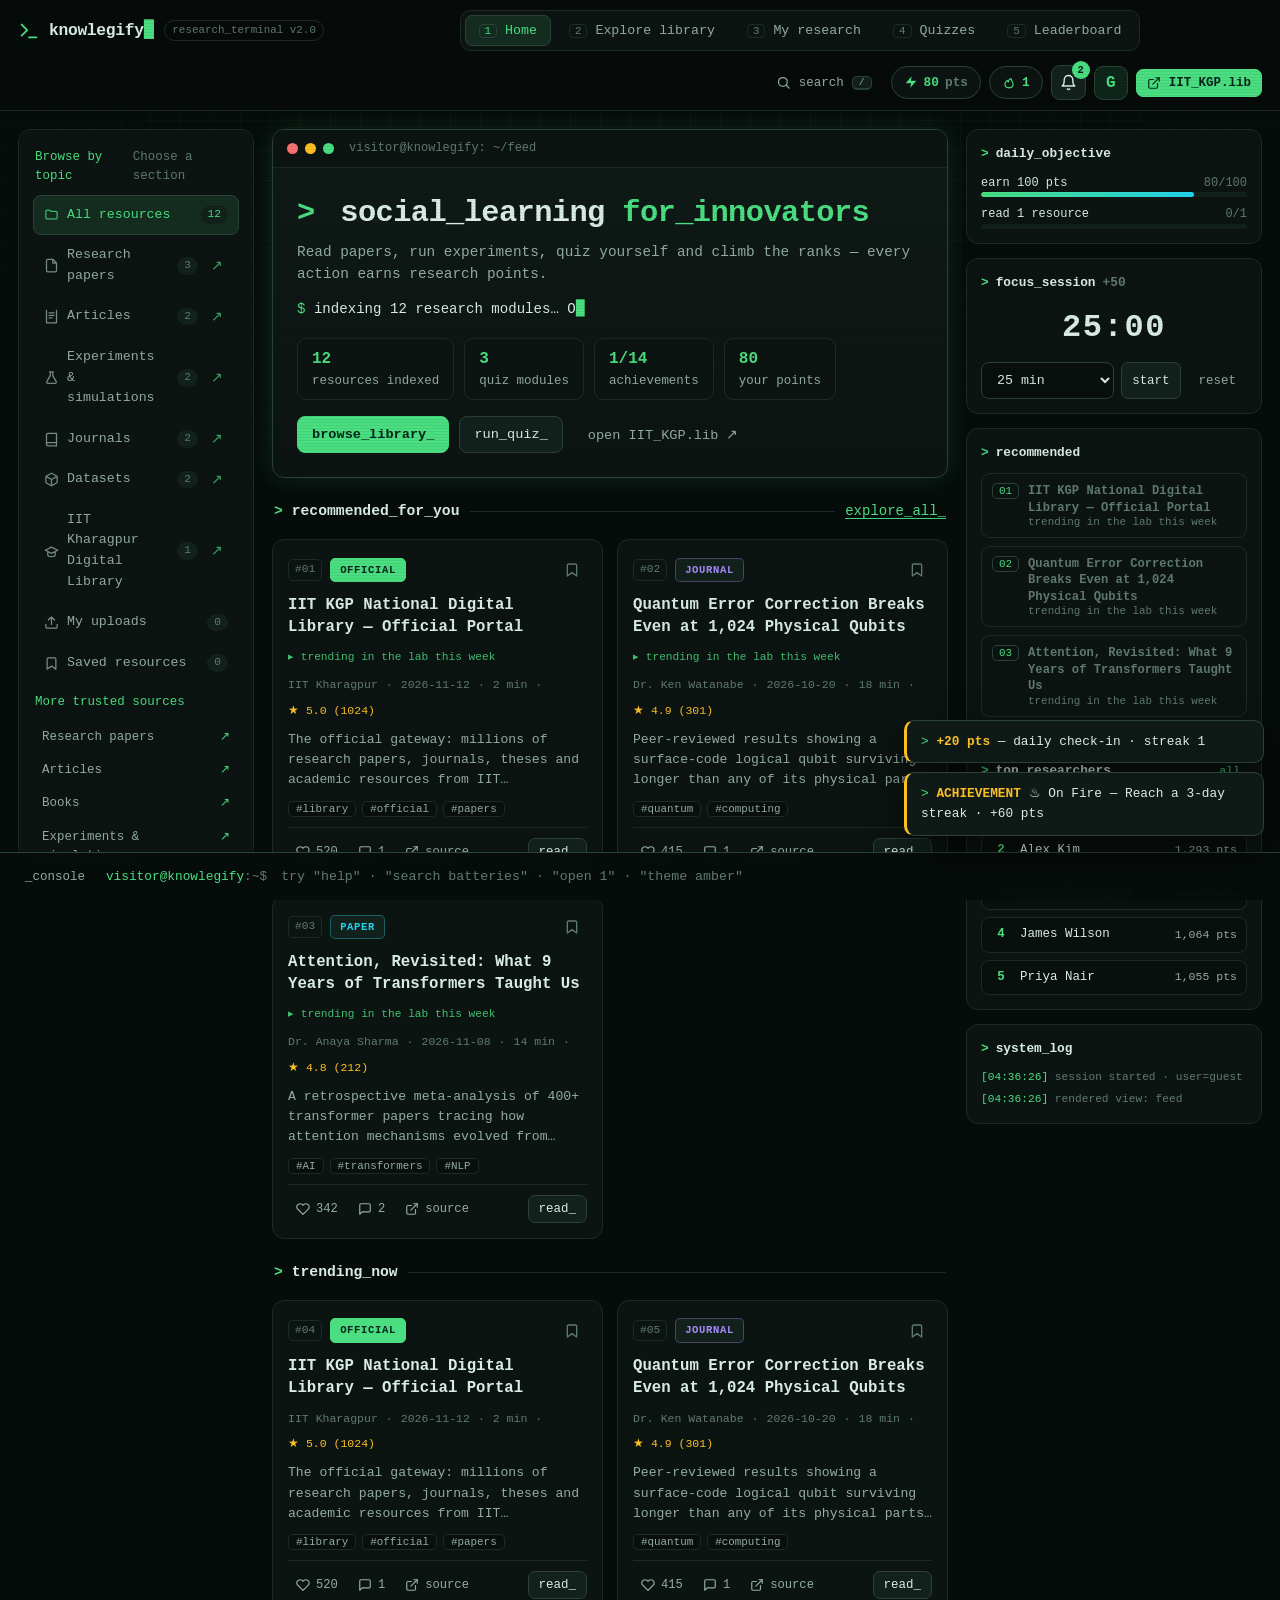
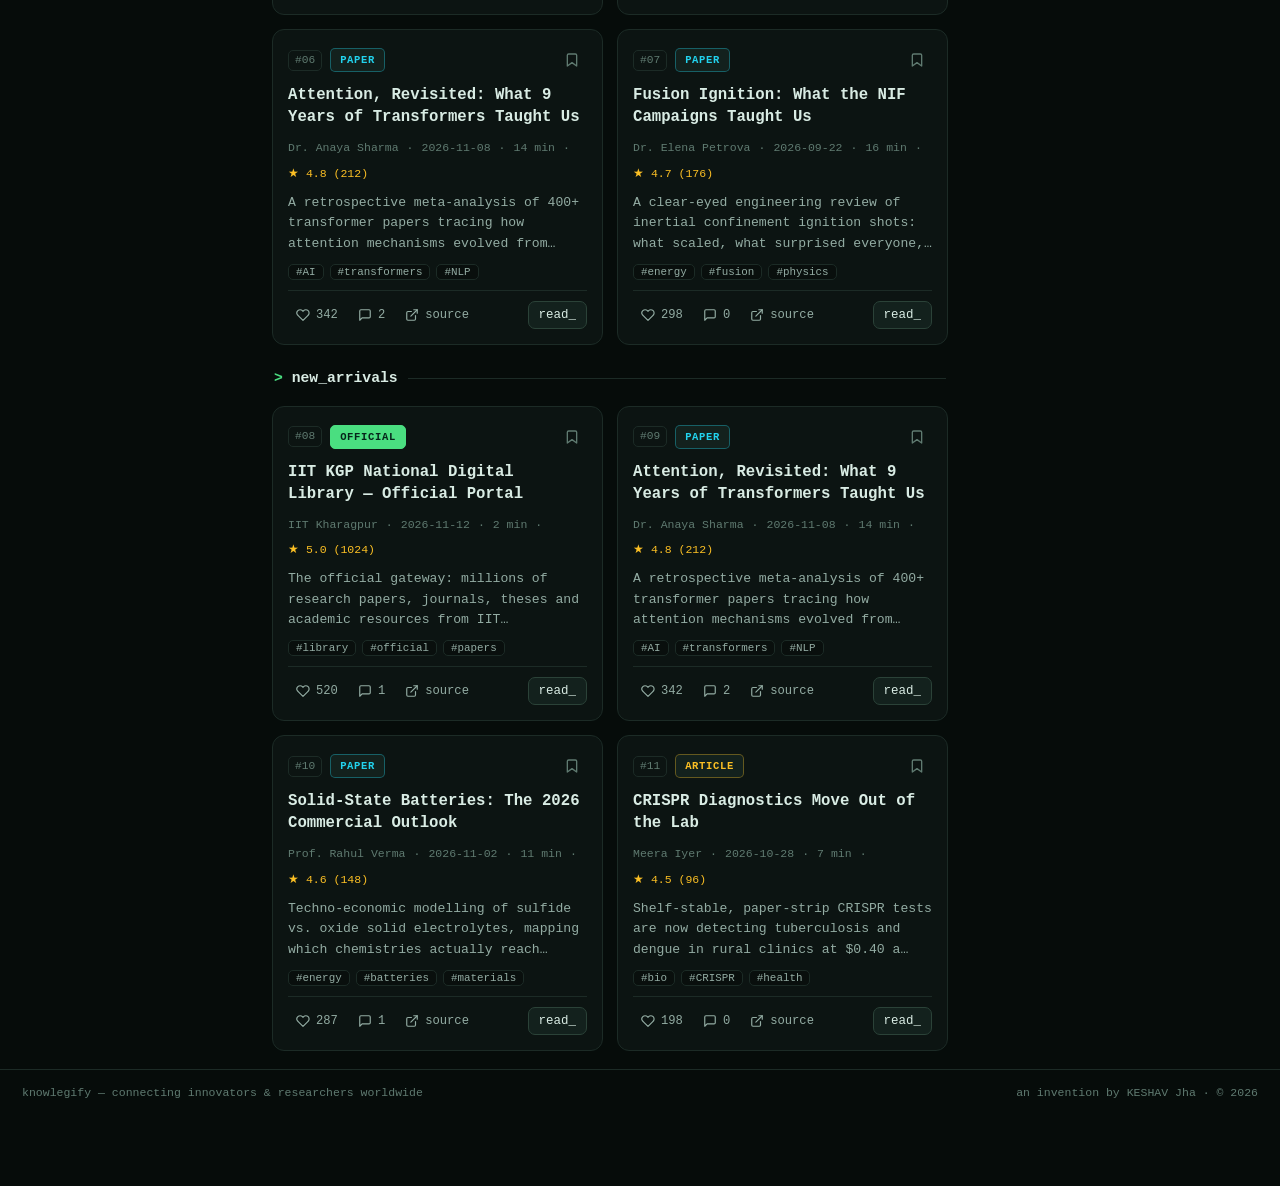
==== commit 4301dc97: "Add Google site verification meta tag Added Google site verification meta tag for SEO." ====
--- a/index.html
+++ b/index.html
@@ -6,6 +6,7 @@
 <title>Knowlegify // Research Terminal</title>
 <meta name="description" content="Knowlegify — a terminal-styled social learning platform for innovators and researchers.">
 <link rel="stylesheet" href="styles.css">
+  <meta name="google-site-verification" content="G2Mq0JFbmAhnSxU1XW5_DUnza62xkz4mHspm_uOIue4" />
 </head>
 <body>
 <a class="skip" href="#viewRoot">Skip to content</a>
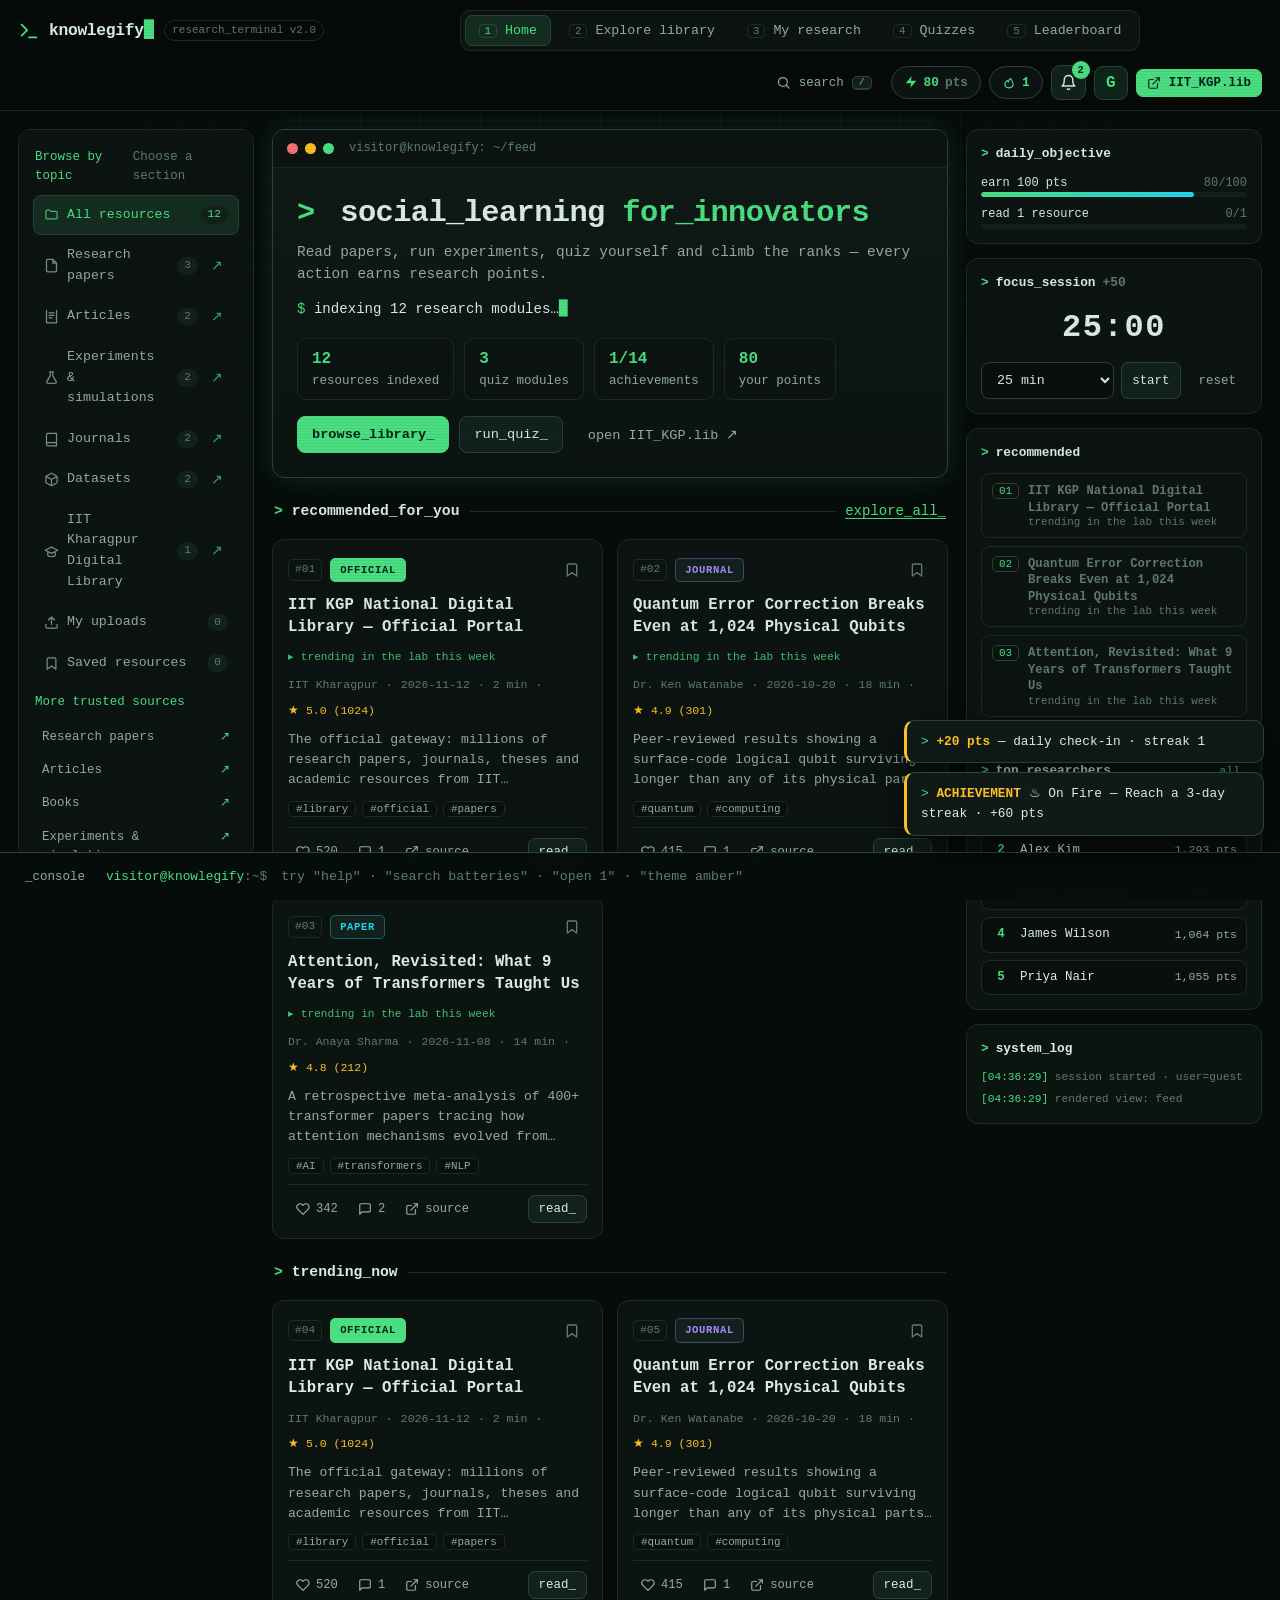
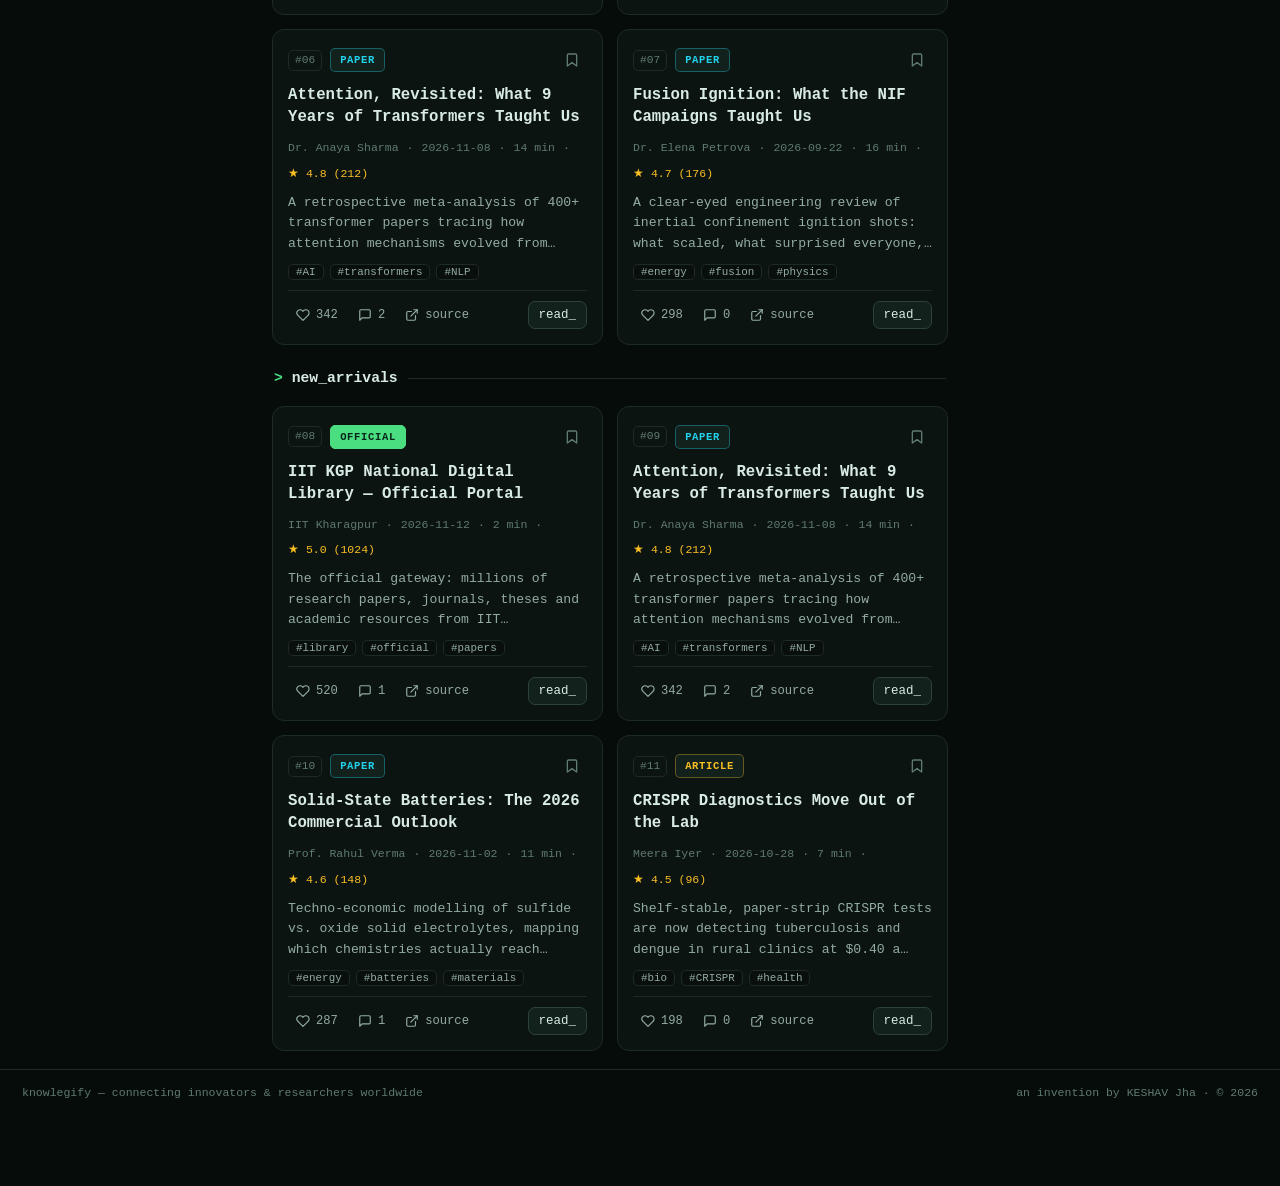
==== commit f106f5dd: "Google  meta tag" ====
--- a/index.html
+++ b/index.html
@@ -1,12 +1,13 @@
 <!DOCTYPE html>
 <html lang="en" data-theme="green">
 <head>
+   <meta name="google-site-verification" content="G2Mq0JFbmAhnSxU1XW5_DUnza62xkz4mHspm_uOIue4" />
 <meta charset="UTF-8">
 <meta name="viewport" content="width=device-width, initial-scale=1.0">
 <title>Knowlegify // Research Terminal</title>
 <meta name="description" content="Knowlegify — a terminal-styled social learning platform for innovators and researchers.">
 <link rel="stylesheet" href="styles.css">
-  <meta name="google-site-verification" content="G2Mq0JFbmAhnSxU1XW5_DUnza62xkz4mHspm_uOIue4" />
+ 
 </head>
 <body>
 <a class="skip" href="#viewRoot">Skip to content</a>
